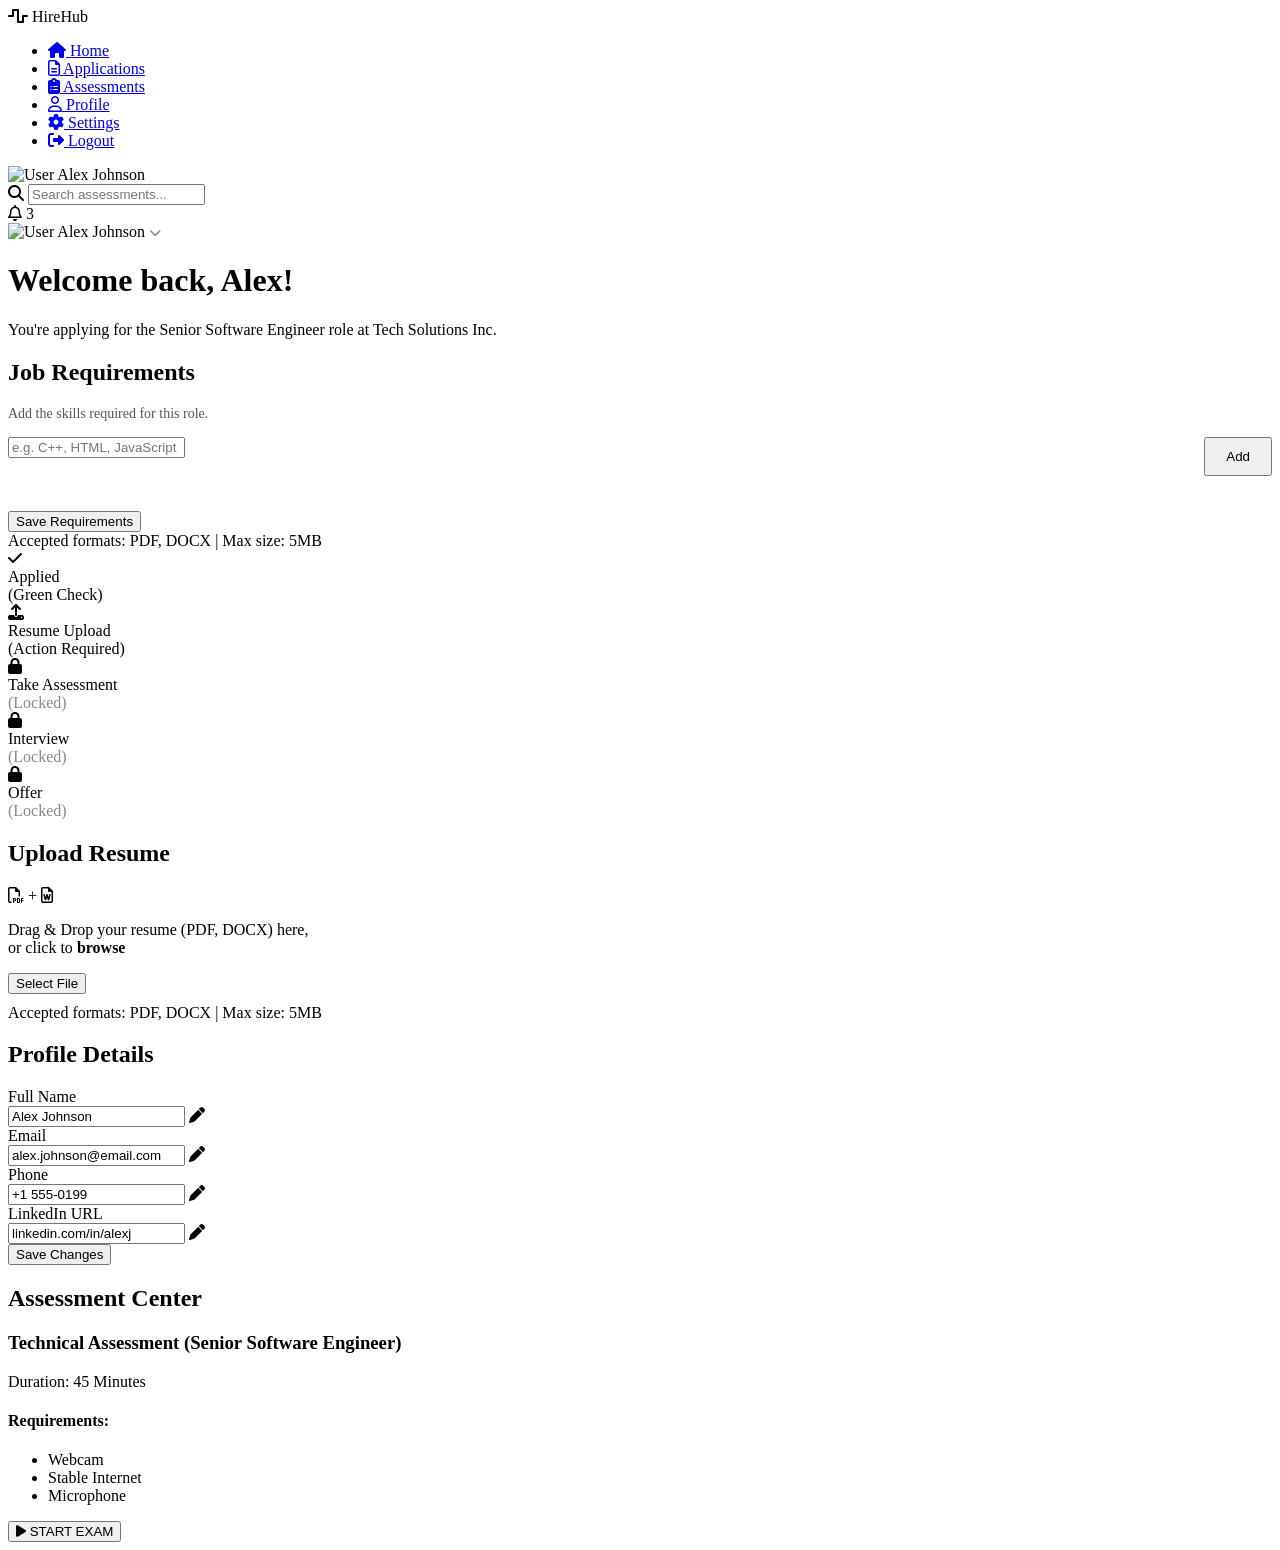
==== templates/index.html @ 268f5d43 "Revamp candidate dashboard layout and features Updated the candidate dashboard HTML structure and ad" ====
<!DOCTYPE html>
<html lang="en">

<head>
    <meta charset="UTF-8">
    <meta name="viewport" content="width=device-width, initial-scale=1.0">
    <title>HireHub Candidate Dashboard</title>
    <link href="https://fonts.googleapis.com/css2?family=Inter:wght@400;500;600;700&display=swap" rel="stylesheet">
    <link rel="stylesheet" href="https://cdnjs.cloudflare.com/ajax/libs/font-awesome/6.4.0/css/all.min.css">
    <link rel="stylesheet" href="static/style.css">

</head>

<body>

    <aside class="sidebar">
        <div class="sidebar-top">
            <div class="logo">
                <i class="fas fa-wave-square"></i> HireHub
            </div>
            <ul class="nav-links">
                <li><a href="#" class="active"><i class="fas fa-home"></i> Home</a></li>
                <li><a href="#"><i class="far fa-file-alt"></i> Applications</a></li>
                <li><a href="#"><i class="fas fa-clipboard-list"></i> Assessments</a></li>
                <li><a href="#"><i class="far fa-user"></i> Profile</a></li>
                <li><a href="#"><i class="fas fa-cog"></i> Settings</a></li>
                <li class="logout-link"><a href="#"><i class="fas fa-sign-out-alt"></i> Logout</a></li>
            </ul>
        </div>
        <div class="sidebar-bottom">
            <div class="user-profile-sm">
                <img src="https://ui-avatars.com/api/?name=Alex+Johnson&background=random" alt="User">
                <span>Alex Johnson</span>
            </div>
        </div>
    </aside>

    <main class="main-content">
        <header>
            <div class="search-bar">
                <i class="fas fa-search"></i>
                <input type="text" placeholder="Search assessments...">
            </div>
            <div class="header-right">
                <div class="notification">
                    <i class="far fa-bell"></i>
                    <span class="badge">3</span>
                </div>
                <div class="user-menu">
                    <img src="https://ui-avatars.com/api/?name=Alex+Johnson&background=random" alt="User">
                    <span>Alex Johnson</span>
                    <i class="fas fa-chevron-down" style="font-size: 12px; color: #888;"></i>
                </div>
            </div>
        </header>

        <div class="dashboard-container">
            <div class="welcome-section">
                <h1>Welcome back, Alex!</h1>
                <p>You're applying for the Senior Software Engineer role at Tech Solutions Inc.</p>
            </div>

            <div class="grid-container">

                <div class="card">
                    <h2 class="card-title">Job Requirements</h2>
                    <p style="font-size: 14px; color: #555; margin-bottom: 15px;">Add the skills required for this role.
                    </p>

                    <form method="POST" name="skills" enctype="multipart/form-data" action="/save-skills" id="skills-form">
                        <div class="form-group"
                            style="display: flex; gap: 10px; align-items: flex-start; margin-bottom: 15px;">
                            <div class="input-wrapper" style="flex: 1;">
                                <input type="text" id="skill-input" placeholder="e.g. C++, HTML, JavaScript">
                            </div>
                            <button type="button" class="btn-primary" id="add-skill-btn"
                                style="width: auto; padding: 10px 20px;">Add</button>
                        </div>

                        <div id="skills-container"
                            style="display: flex; flex-wrap: wrap; gap: 8px; margin-bottom: 20px;"></div>

                        <input type="hidden" name="required_skills" id="hidden-skills-input">

                        <div class="profile-actions">
                            <button type="submit" class="btn-save">Save Requirements</button>
                        </div>
                    </form>
                </div>
                <div class="card">
                    <div class="card">

                        <div id="file-display"
                            style="display:none; margin-top: 15px; text-align: center; color: #198754; font-weight: 500; font-size: 14px;">
                        </div>
                        <span class="upload-hint">Accepted formats: PDF, DOCX | Max size: 5MB</span>
                    </div>
                    <div class="timeline">
                        <div class="step completed">
                            <div class="step-icon"><i class="fas fa-check"></i></div>
                            <div class="step-title">Applied</div>
                            <div class="step-subtitle">(Green Check)</div>
                        </div>
                        <div class="step active">
                            <div class="step-icon"><i class="fas fa-upload"></i></div>
                            <div class="step-title">Resume Upload</div>
                            <div class="step-subtitle">(Action Required)</div>
                        </div>
                        <div class="step">
                            <div class="step-icon"><i class="fas fa-lock"></i></div>
                            <div class="step-title">Take Assessment</div>
                            <div class="step-subtitle" style="color:#888;">(Locked)</div>
                        </div>
                        <div class="step">
                            <div class="step-icon"><i class="fas fa-lock"></i></div>
                            <div class="step-title">Interview</div>
                            <div class="step-subtitle" style="color:#888;">(Locked)</div>
                        </div>
                        <div class="step">
                            <div class="step-icon"><i class="fas fa-lock"></i></div>
                            <div class="step-title">Offer</div>
                            <div class="step-subtitle" style="color:#888;">(Locked)</div>
                        </div>
                    </div>
                </div>

                <div class="card">
                    <h2 class="card-title">Upload Resume</h2>

                    <form method="POST" enctype="multipart/form-data">
                        <div class="upload-area" id="drop-zone">
                            <div class="upload-icons">
                                <i class="far fa-file-pdf"></i> + <i class="far fa-file-word"></i>
                            </div>
                            <p class="upload-text">Drag & Drop your resume (PDF, DOCX) here,<br>or click to
                                <strong>browse</strong>
                            </p>

                            <input type="file" name="pdf_file" id="file-input" accept=".pdf,.doc,.docx"
                                style="display: none;">

                            <button type="button" class="btn-primary" id="upload-btn"
                                style="margin-bottom: 10px;">Select File</button>

                            <input type="submit" class="btn-primary" id="submit-btn" value="Submit to Server"
                                style="background-color: #198754; display: none;">
                        </div>
                    </form>

                    <div id="file-display"
                        style="display:none; margin-top: 15px; text-align: center; color: #198754; font-weight: 500; font-size: 14px;">
                    </div>
                    <span class="upload-hint">Accepted formats: PDF, DOCX | Max size: 5MB</span>
                </div>

                <div class="card">
                    <h2 class="card-title">Profile Details</h2>
                    <div class="profile-form">
                        <div class="form-group">
                            <label>Full Name</label>
                            <div class="input-wrapper">
                                <input type="text" value="Alex Johnson">
                                <i class="fas fa-pen"></i>
                            </div>
                        </div>
                        <div class="form-group">
                            <label>Email</label>
                            <div class="input-wrapper">
                                <input type="email" value="alex.johnson@email.com">
                                <i class="fas fa-pen"></i>
                            </div>
                        </div>
                        <div class="form-group">
                            <label>Phone</label>
                            <div class="input-wrapper">
                                <input type="text" value="+1 555-0199">
                                <i class="fas fa-pen"></i>
                            </div>
                        </div>
                        <div class="form-group">
                            <label>LinkedIn URL</label>
                            <div class="input-wrapper">
                                <input type="text" value="linkedin.com/in/alexj">
                                <i class="fas fa-pen"></i>
                            </div>
                        </div>
                        <div class="profile-actions">
                            <button class="btn-save">Save Changes</button>
                        </div>
                    </div>
                </div>

                <div class="card">
                    <h2 class="card-title">Assessment Center</h2>
                    <h3 class="assessment-subtitle">Technical Assessment (Senior Software Engineer)</h3>
                    <p class="assessment-duration">Duration: 45 Minutes</p>

                    <h4 class="requirements-title">Requirements:</h4>
                    <ul class="requirements-list">
                        <li>Webcam</li>
                        <li>Stable Internet</li>
                        <li>Microphone</li>
                    </ul>

                    <div id="video-container" style="display: none; margin-bottom: 20px;">
                        <video id="webcam-feed" autoplay playsinline
                            style="width: 100%; border-radius: 8px; background-color: #000; border: 2px solid #eaeaea;"></video>
                    </div>

                    <button class="btn-start-exam" id="start-exam-btn">
                        <i class="fas fa-play"></i> START EXAM
                    </button>
                </div>
            </div>
        </div>
    </main>
    <script src="/static/js/script.js"></script>

</body>

</html>
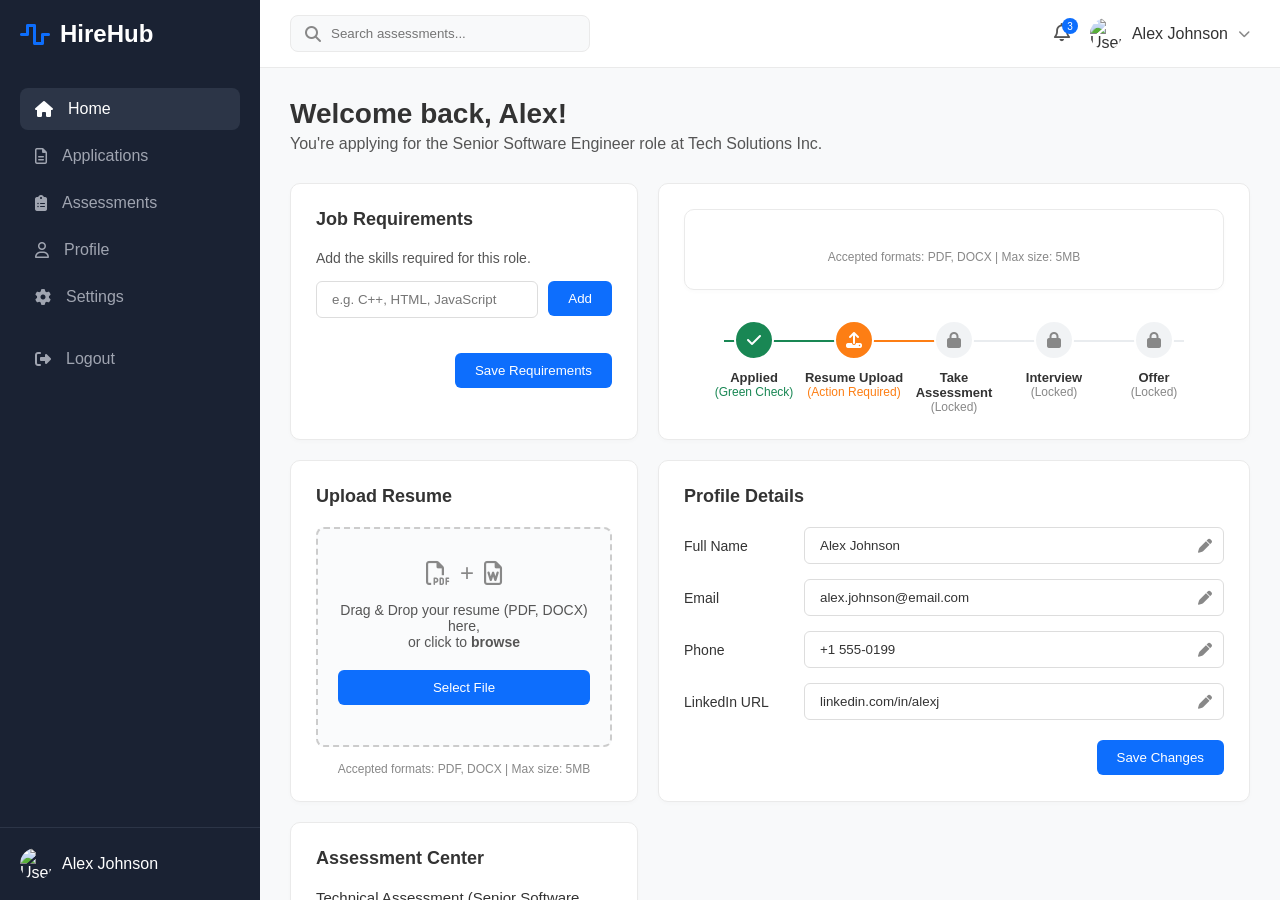
==== commit c7da641d: "exam interface and speech to text" ====
--- a/templates/index.html
+++ b/templates/index.html
@@ -1,4 +1,3 @@
-
 <!DOCTYPE html>
 <html lang="en">
 
@@ -8,7 +7,7 @@
     <title>HireHub Candidate Dashboard</title>
     <link href="https://fonts.googleapis.com/css2?family=Inter:wght@400;500;600;700&display=swap" rel="stylesheet">
     <link rel="stylesheet" href="https://cdnjs.cloudflare.com/ajax/libs/font-awesome/6.4.0/css/all.min.css">
-    <link rel="stylesheet" href="static/style.css">
+    <link rel="stylesheet" href="/static/style.css">
 
 </head>
 
@@ -68,7 +67,8 @@
                     <p style="font-size: 14px; color: #555; margin-bottom: 15px;">Add the skills required for this role.
                     </p>
 
-                    <form method="POST" name="skills" enctype="multipart/form-data" action="/save-skills" id="skills-form">
+                    <form method="POST" name="skills" enctype="multipart/form-data" action="/save-skills"
+                        id="skills-form">
                         <div class="form-group"
                             style="display: flex; gap: 10px; align-items: flex-start; margin-bottom: 15px;">
                             <div class="input-wrapper" style="flex: 1;">
@@ -203,20 +203,16 @@
                         <li>Microphone</li>
                     </ul>
 
-                    <div id="video-container" style="display: none; margin-bottom: 20px;">
-                        <video id="webcam-feed" autoplay playsinline
-                            style="width: 100%; border-radius: 8px; background-color: #000; border: 2px solid #eaeaea;"></video>
-                    </div>
-
-                    <button class="btn-start-exam" id="start-exam-btn">
-                        <i class="fas fa-play"></i> START EXAM
-                    </button>
-                </div>
-            </div>
-        </div>
+                    <a href="exam.html" style="text-decoration: none;">
+                        <button type="button" class="btn-start-exam">
+                            <i class="fas fa-play"></i> START EXAM
+                        </button>
+                    </a>
+                </div>
+            </div>
     </main>
     <script src="/static/js/script.js"></script>
 
 </body>
 
-</html>
+</html>
--- a/static/style.css
+++ b/static/style.css
@@ -0,0 +1,437 @@
+* {
+    margin: 0;
+    padding: 0;
+    box-sizing: border-box;
+    font-family: 'Inter', sans-serif;
+}
+
+body {
+    display: flex;
+    height: 100vh;
+    background-color: #f8f9fa;
+    color: #333;
+}
+
+/* Sidebar Styles */
+.sidebar {
+    width: 260px;
+    background-color: #1a2233;
+    color: #fff;
+    display: flex;
+    flex-direction: column;
+    justify-content: space-between;
+}
+
+.sidebar-top {
+    padding: 20px;
+}
+
+.logo {
+    font-size: 24px;
+    font-weight: 700;
+    display: flex;
+    align-items: center;
+    gap: 10px;
+    margin-bottom: 40px;
+    color: #fff;
+}
+
+.logo i {
+    color: #0d6efd;
+}
+
+.nav-links {
+    list-style: none;
+}
+
+.nav-links li {
+    margin-bottom: 5px;
+}
+
+.nav-links a {
+    display: flex;
+    align-items: center;
+    gap: 15px;
+    color: #a0a5b1;
+    text-decoration: none;
+    padding: 12px 15px;
+    border-radius: 8px;
+    font-weight: 500;
+    transition: 0.2s;
+}
+
+.nav-links a:hover,
+.nav-links a.active {
+    background-color: #2c3547;
+    color: #fff;
+}
+
+.logout-link {
+    margin-top: 20px;
+}
+
+.sidebar-bottom {
+    padding: 20px;
+    border-top: 1px solid #2c3547;
+}
+
+.user-profile-sm {
+    display: flex;
+    align-items: center;
+    gap: 10px;
+    cursor: pointer;
+}
+
+.user-profile-sm img {
+    width: 32px;
+    height: 32px;
+    border-radius: 50%;
+}
+
+/* Main Content Styles */
+.main-content {
+    flex: 1;
+    display: flex;
+    flex-direction: column;
+    overflow-y: auto;
+}
+
+/* Header Styles */
+header {
+    background-color: #fff;
+    padding: 15px 30px;
+    display: flex;
+    justify-content: space-between;
+    align-items: center;
+    border-bottom: 1px solid #eaeaea;
+}
+
+.search-bar {
+    position: relative;
+    width: 300px;
+}
+
+.search-bar i {
+    position: absolute;
+    left: 15px;
+    top: 50%;
+    transform: translateY(-50%);
+    color: #888;
+}
+
+.search-bar input {
+    width: 100%;
+    padding: 10px 10px 10px 40px;
+    border: 1px solid #eaeaea;
+    border-radius: 8px;
+    outline: none;
+    background-color: #f8f9fa;
+}
+
+.header-right {
+    display: flex;
+    align-items: center;
+    gap: 20px;
+}
+
+.notification {
+    position: relative;
+    color: #555;
+    font-size: 18px;
+    cursor: pointer;
+}
+
+.badge {
+    position: absolute;
+    top: -5px;
+    right: -8px;
+    background-color: #0d6efd;
+    color: #fff;
+    font-size: 10px;
+    width: 16px;
+    height: 16px;
+    display: flex;
+    align-items: center;
+    justify-content: center;
+    border-radius: 50%;
+}
+
+.user-menu {
+    display: flex;
+    align-items: center;
+    gap: 10px;
+    font-weight: 500;
+    cursor: pointer;
+}
+
+.user-menu img {
+    width: 32px;
+    height: 32px;
+    border-radius: 50%;
+}
+
+/* Dashboard Content */
+.dashboard-container {
+    padding: 30px;
+    max-width: 1200px;
+}
+
+.welcome-section {
+    margin-bottom: 30px;
+}
+
+.welcome-section h1 {
+    font-size: 28px;
+    margin-bottom: 5px;
+}
+
+.welcome-section p {
+    color: #555;
+}
+
+/* Grid Layout for Cards */
+.grid-container {
+    display: grid;
+    grid-template-columns: 1.5fr 1fr;
+    gap: 20px;
+}
+
+.card {
+    background-color: #fff;
+    border-radius: 10px;
+    padding: 25px;
+    border: 1px solid #eaeaea;
+    box-shadow: 0 2px 4px rgba(0, 0, 0, 0.02);
+}
+
+.card-title {
+    font-size: 18px;
+    font-weight: 600;
+    margin-bottom: 20px;
+}
+
+/* Application Status Timeline */
+.timeline {
+    display: flex;
+    justify-content: space-between;
+    position: relative;
+    margin-top: 30px;
+    padding: 0 20px;
+}
+
+.timeline::before {
+    content: '';
+    position: absolute;
+    top: 20px;
+    left: 40px;
+    right: 40px;
+    height: 2px;
+    background: linear-gradient(to right, #198754 0%, #198754 25%, #fd7e14 25%, #fd7e14 50%, #e9ecef 50%, #e9ecef 100%);
+    z-index: 1;
+}
+
+.step {
+    display: flex;
+    flex-direction: column;
+    align-items: center;
+    z-index: 2;
+    width: 100px;
+    text-align: center;
+}
+
+.step-icon {
+    width: 40px;
+    height: 40px;
+    border-radius: 50%;
+    display: flex;
+    align-items: center;
+    justify-content: center;
+    background-color: #f1f3f5;
+    color: #888;
+    margin-bottom: 10px;
+    font-size: 16px;
+    border: 2px solid #fff;
+}
+
+.step.completed .step-icon {
+    background-color: #198754;
+    color: #fff;
+}
+
+.step.active .step-icon {
+    background-color: #fd7e14;
+    color: #fff;
+}
+
+.step-title {
+    font-size: 13px;
+    font-weight: 600;
+    color: #333;
+}
+
+.step-subtitle {
+    font-size: 12px;
+}
+
+.step.completed .step-subtitle {
+    color: #198754;
+}
+
+.step.active .step-subtitle {
+    color: #fd7e14;
+}
+
+/* Upload Resume Area */
+.upload-area {
+    border: 2px dashed #ccc;
+    border-radius: 8px;
+    padding: 30px 20px;
+    text-align: center;
+    background-color: #fafbfc;
+}
+
+.upload-icons {
+    font-size: 24px;
+    color: #888;
+    margin-bottom: 15px;
+    display: flex;
+    justify-content: center;
+    align-items: center;
+    gap: 10px;
+}
+
+.upload-text {
+    font-size: 14px;
+    color: #555;
+    margin-bottom: 20px;
+}
+
+.btn-primary {
+    background-color: #0d6efd;
+    color: #fff;
+    border: none;
+    padding: 10px 20px;
+    border-radius: 6px;
+    font-weight: 500;
+    cursor: pointer;
+    width: 100%;
+    transition: 0.2s;
+}
+
+.btn-primary:hover {
+    background-color: #0b5ed7;
+}
+
+.upload-hint {
+    font-size: 12px;
+    color: #888;
+    margin-top: 15px;
+    text-align: center;
+    display: block;
+}
+
+/* Profile Form */
+.form-group {
+    display: grid;
+    grid-template-columns: 120px 1fr;
+    align-items: center;
+    margin-bottom: 15px;
+}
+
+.form-group label {
+    font-size: 14px;
+    color: #333;
+    font-weight: 500;
+}
+
+.input-wrapper {
+    position: relative;
+}
+
+.input-wrapper input {
+    width: 100%;
+    padding: 10px 35px 10px 15px;
+    border: 1px solid #ddd;
+    border-radius: 6px;
+    outline: none;
+    color: #333;
+}
+
+.input-wrapper i {
+    position: absolute;
+    right: 12px;
+    top: 50%;
+    transform: translateY(-50%);
+    color: #888;
+    cursor: pointer;
+    font-size: 14px;
+}
+
+.profile-actions {
+    display: flex;
+    justify-content: flex-end;
+    margin-top: 20px;
+}
+
+.btn-save {
+    background-color: #0d6efd;
+    color: #fff;
+    border: none;
+    padding: 10px 20px;
+    border-radius: 6px;
+    font-weight: 500;
+    cursor: pointer;
+}
+
+/* Assessment Card */
+.assessment-subtitle {
+    font-size: 15px;
+    font-weight: 500;
+    margin-bottom: 5px;
+}
+
+.assessment-duration {
+    font-size: 14px;
+    color: #555;
+    margin-bottom: 20px;
+}
+
+.requirements-title {
+    font-size: 14px;
+    font-weight: 600;
+    margin-bottom: 10px;
+}
+
+.requirements-list {
+    list-style: disc;
+    padding-left: 20px;
+    margin-bottom: 25px;
+    font-size: 14px;
+    color: #333;
+}
+
+.requirements-list li {
+    margin-bottom: 5px;
+}
+
+.btn-start-exam {
+    background-color: #0d6efd;
+    color: #fff;
+    border: none;
+    padding: 15px;
+    border-radius: 6px;
+    font-size: 16px;
+    font-weight: 600;
+    width: 100%;
+    cursor: pointer;
+    display: flex;
+    justify-content: center;
+    align-items: center;
+    gap: 10px;
+}
+
+.upload-area.dragover {
+    background-color: #e2e8f0;
+    border-color: #0d6efd;
+    transition: all 0.2s ease;
+}
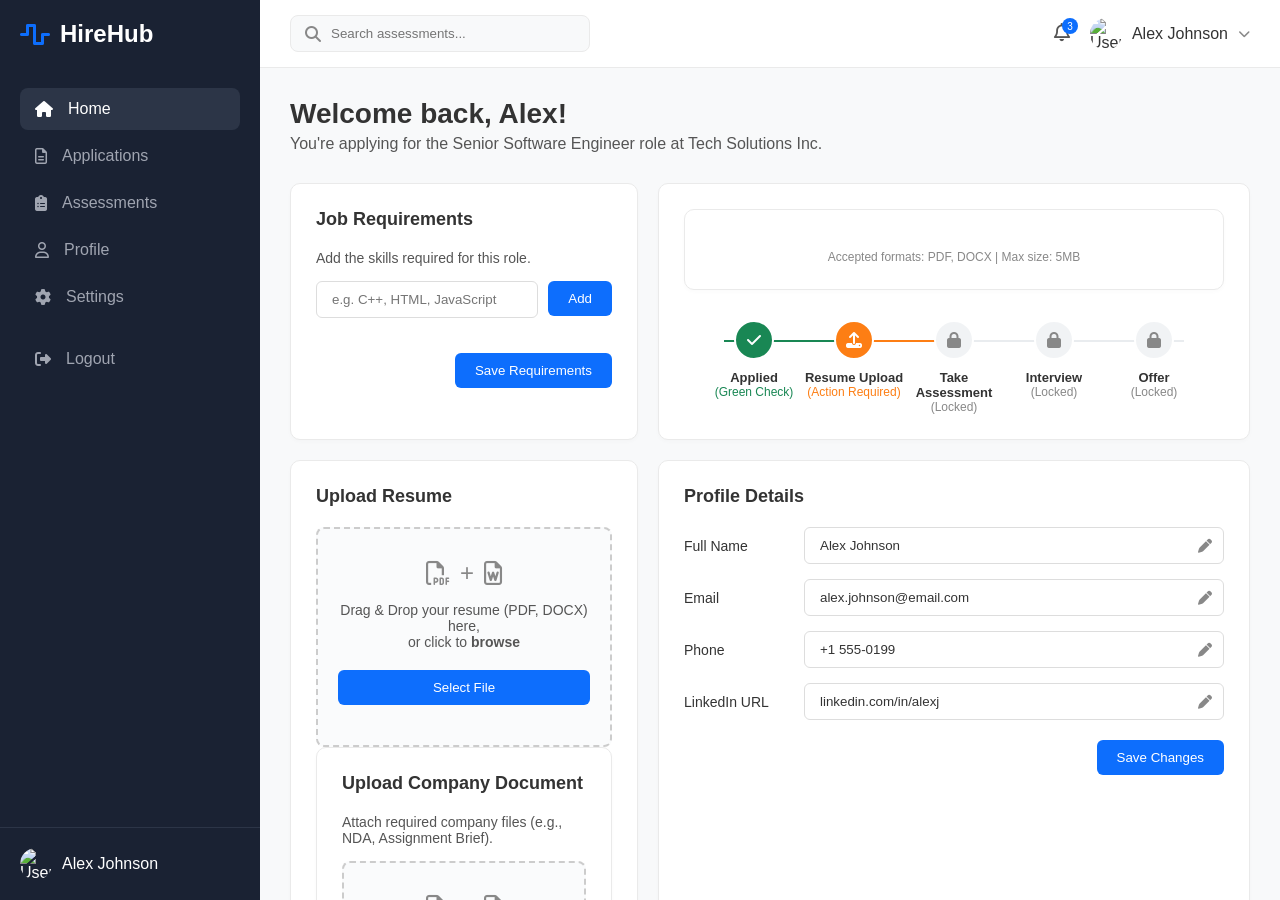
==== commit f3cd3d68: "added company document inputer" ====
--- a/templates/index.html
+++ b/templates/index.html
@@ -148,6 +148,36 @@
                         </div>
                     </form>
 
+                    <div class="card">
+                        <h2 class="card-title">Upload Company Document</h2>
+                        <p style="font-size: 14px; color: #555; margin-bottom: 15px;">Attach required company files
+                            (e.g., NDA, Assignment Brief).</p>
+
+                        <form method="POST" enctype="multipart/form-data" action="/upload-company-doc">
+                            <div class="upload-area" id="company-drop-zone">
+                                <div class="upload-icons">
+                                    <i class="far fa-file-pdf"></i> + <i class="far fa-file-word"></i>
+                                </div>
+                                <p class="upload-text">Drag & Drop document here,<br>or click to <strong>browse</strong>
+                                </p>
+
+                                <input type="file" name="company_doc" id="company-file-input" accept=".pdf,.doc,.docx"
+                                    style="display: none;">
+
+                                <button type="button" class="btn-primary" id="company-upload-btn"
+                                    style="margin-bottom: 10px;">Select Document</button>
+
+                                <input type="submit" class="btn-primary" id="company-submit-btn" value="Submit Document"
+                                    style="background-color: #198754; display: none;">
+                            </div>
+                        </form>
+
+                        <div id="company-file-display"
+                            style="display:none; margin-top: 15px; text-align: center; color: #198754; font-weight: 500; font-size: 14px;">
+                        </div>
+                        <span class="upload-hint">Accepted formats: PDF, DOCX | Max size: 5MB</span>
+                    </div>
+
                     <div id="file-display"
                         style="display:none; margin-top: 15px; text-align: center; color: #198754; font-weight: 500; font-size: 14px;">
                     </div>
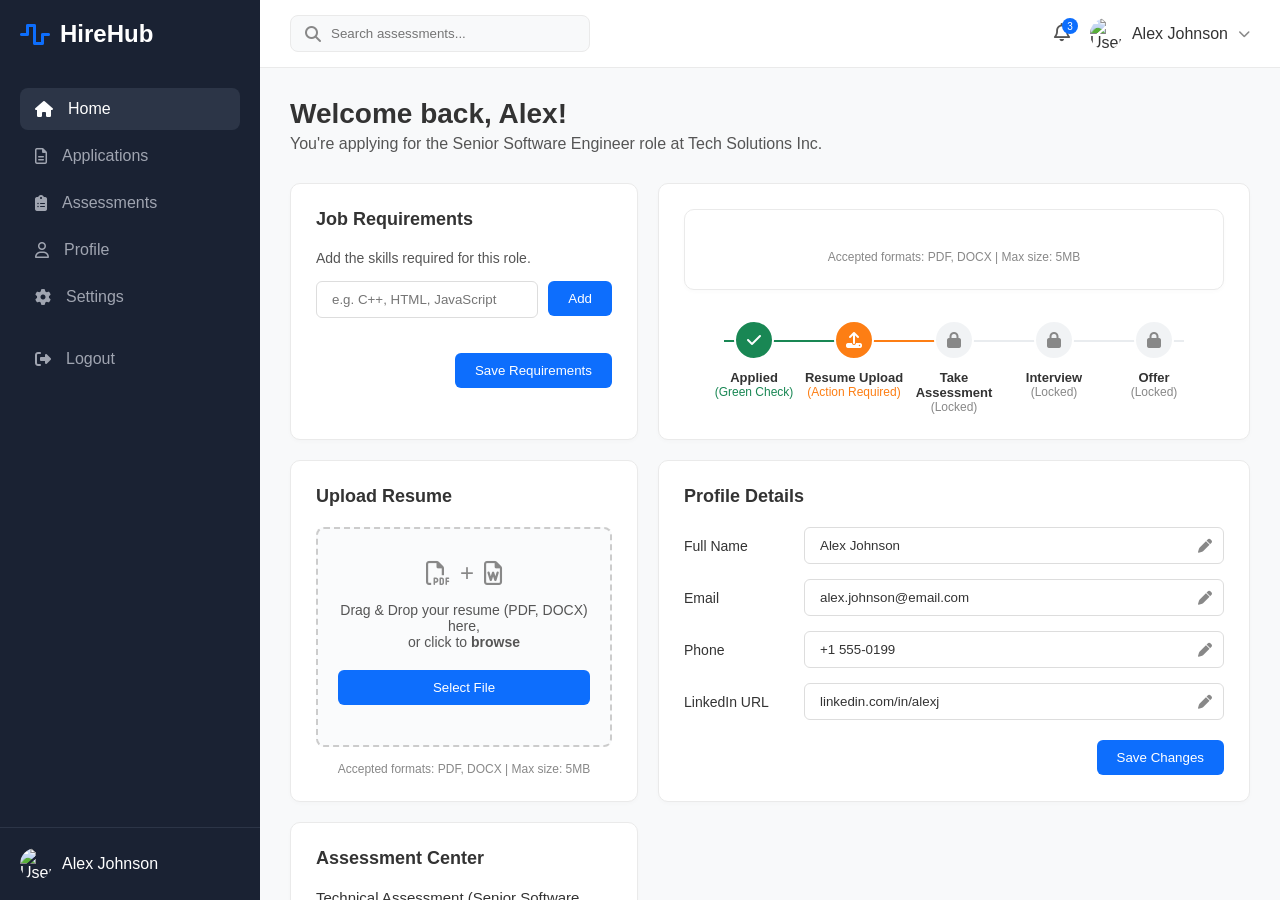
==== commit bf50f866: "Fix HTML structure and formatting issues" ====
--- a/templates/index.html
+++ b/templates/index.html
@@ -148,36 +148,6 @@
                         </div>
                     </form>
 
-                    <div class="card">
-                        <h2 class="card-title">Upload Company Document</h2>
-                        <p style="font-size: 14px; color: #555; margin-bottom: 15px;">Attach required company files
-                            (e.g., NDA, Assignment Brief).</p>
-
-                        <form method="POST" enctype="multipart/form-data" action="/upload-company-doc">
-                            <div class="upload-area" id="company-drop-zone">
-                                <div class="upload-icons">
-                                    <i class="far fa-file-pdf"></i> + <i class="far fa-file-word"></i>
-                                </div>
-                                <p class="upload-text">Drag & Drop document here,<br>or click to <strong>browse</strong>
-                                </p>
-
-                                <input type="file" name="company_doc" id="company-file-input" accept=".pdf,.doc,.docx"
-                                    style="display: none;">
-
-                                <button type="button" class="btn-primary" id="company-upload-btn"
-                                    style="margin-bottom: 10px;">Select Document</button>
-
-                                <input type="submit" class="btn-primary" id="company-submit-btn" value="Submit Document"
-                                    style="background-color: #198754; display: none;">
-                            </div>
-                        </form>
-
-                        <div id="company-file-display"
-                            style="display:none; margin-top: 15px; text-align: center; color: #198754; font-weight: 500; font-size: 14px;">
-                        </div>
-                        <span class="upload-hint">Accepted formats: PDF, DOCX | Max size: 5MB</span>
-                    </div>
-
                     <div id="file-display"
                         style="display:none; margin-top: 15px; text-align: center; color: #198754; font-weight: 500; font-size: 14px;">
                     </div>
@@ -233,16 +203,17 @@
                         <li>Microphone</li>
                     </ul>
 
-                    <a href="exam.html" style="text-decoration: none;">
+                    <a href="/exam" style="text-decoration: none;">
                         <button type="button" class="btn-start-exam">
                             <i class="fas fa-play"></i> START EXAM
                         </button>
                     </a>
                 </div>
             </div>
+        </div>
     </main>
     <script src="/static/js/script.js"></script>
 
 </body>
 
-</html>+</html>
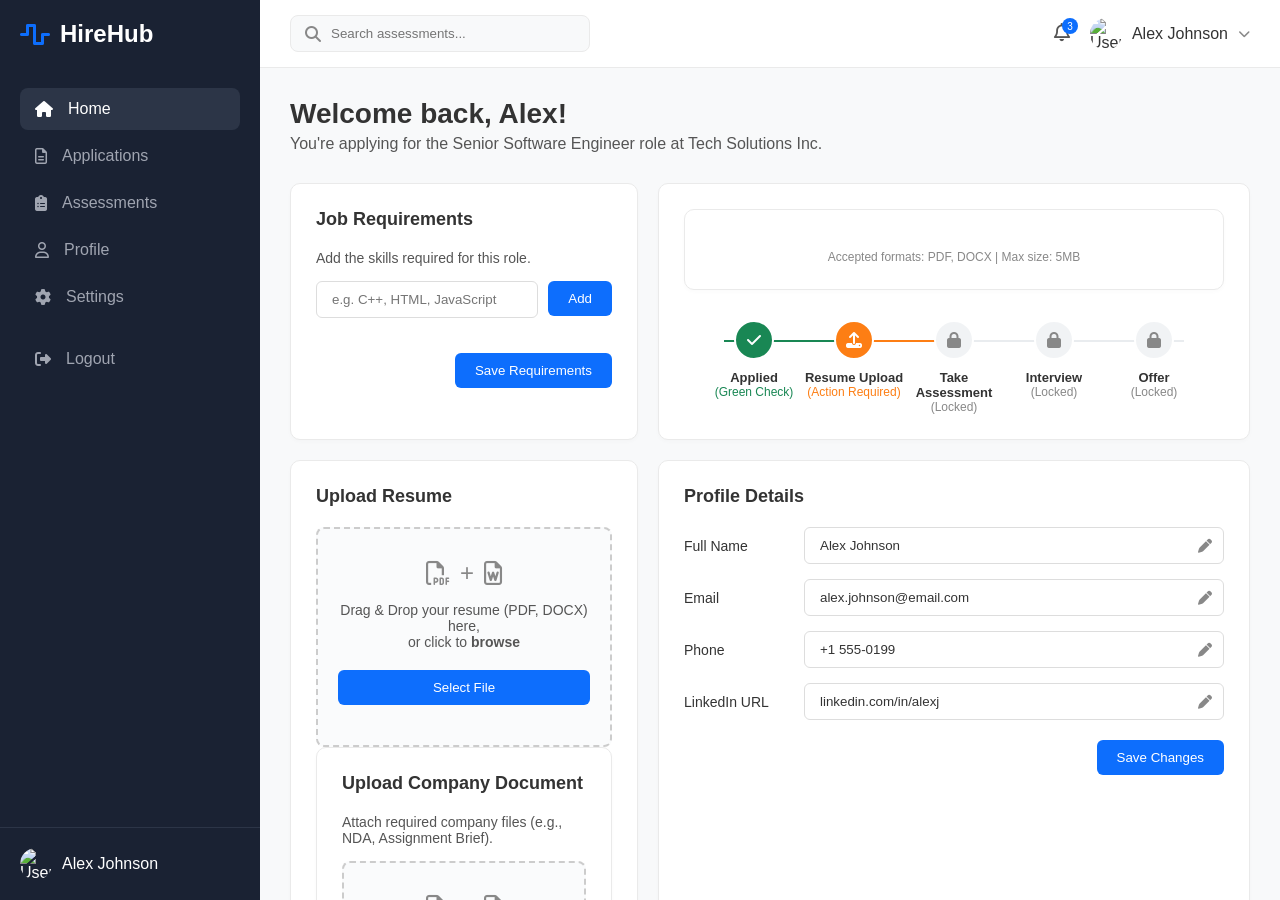
==== commit 6f591a22: "Refactor index.html for improved structure and content" ====
--- a/templates/index.html
+++ b/templates/index.html
@@ -148,6 +148,36 @@
                         </div>
                     </form>
 
+                    <div class="card">
+                        <h2 class="card-title">Upload Company Document</h2>
+                        <p style="font-size: 14px; color: #555; margin-bottom: 15px;">Attach required company files
+                            (e.g., NDA, Assignment Brief).</p>
+
+                        <form method="POST" enctype="multipart/form-data" action="/upload-company-doc">
+                            <div class="upload-area" id="company-drop-zone">
+                                <div class="upload-icons">
+                                    <i class="far fa-file-pdf"></i> + <i class="far fa-file-word"></i>
+                                </div>
+                                <p class="upload-text">Drag & Drop document here,<br>or click to <strong>browse</strong>
+                                </p>
+
+                                <input type="file" name="pdf_file" id="company-file-input" accept=".pdf,.doc,.docx"
+                                    style="display: none;">
+
+                                <button type="button" class="btn-primary" id="company-upload-btn"
+                                    style="margin-bottom: 10px;">Select Document</button>
+
+                                <input type="submit" class="btn-primary" id="company-submit-btn" value="Submit Document"
+                                    style="background-color: #198754; display: none;">
+                            </div>
+                        </form>
+
+                        <div id="company-file-display"
+                            style="display:none; margin-top: 15px; text-align: center; color: #198754; font-weight: 500; font-size: 14px;">
+                        </div>
+                        <span class="upload-hint">Accepted formats: PDF, DOCX | Max size: 5MB</span>
+                    </div>
+
                     <div id="file-display"
                         style="display:none; margin-top: 15px; text-align: center; color: #198754; font-weight: 500; font-size: 14px;">
                     </div>
@@ -209,8 +239,7 @@
                         </button>
                     </a>
                 </div>
-            </div>
-        </div>
+            </div></div>
     </main>
     <script src="/static/js/script.js"></script>
 
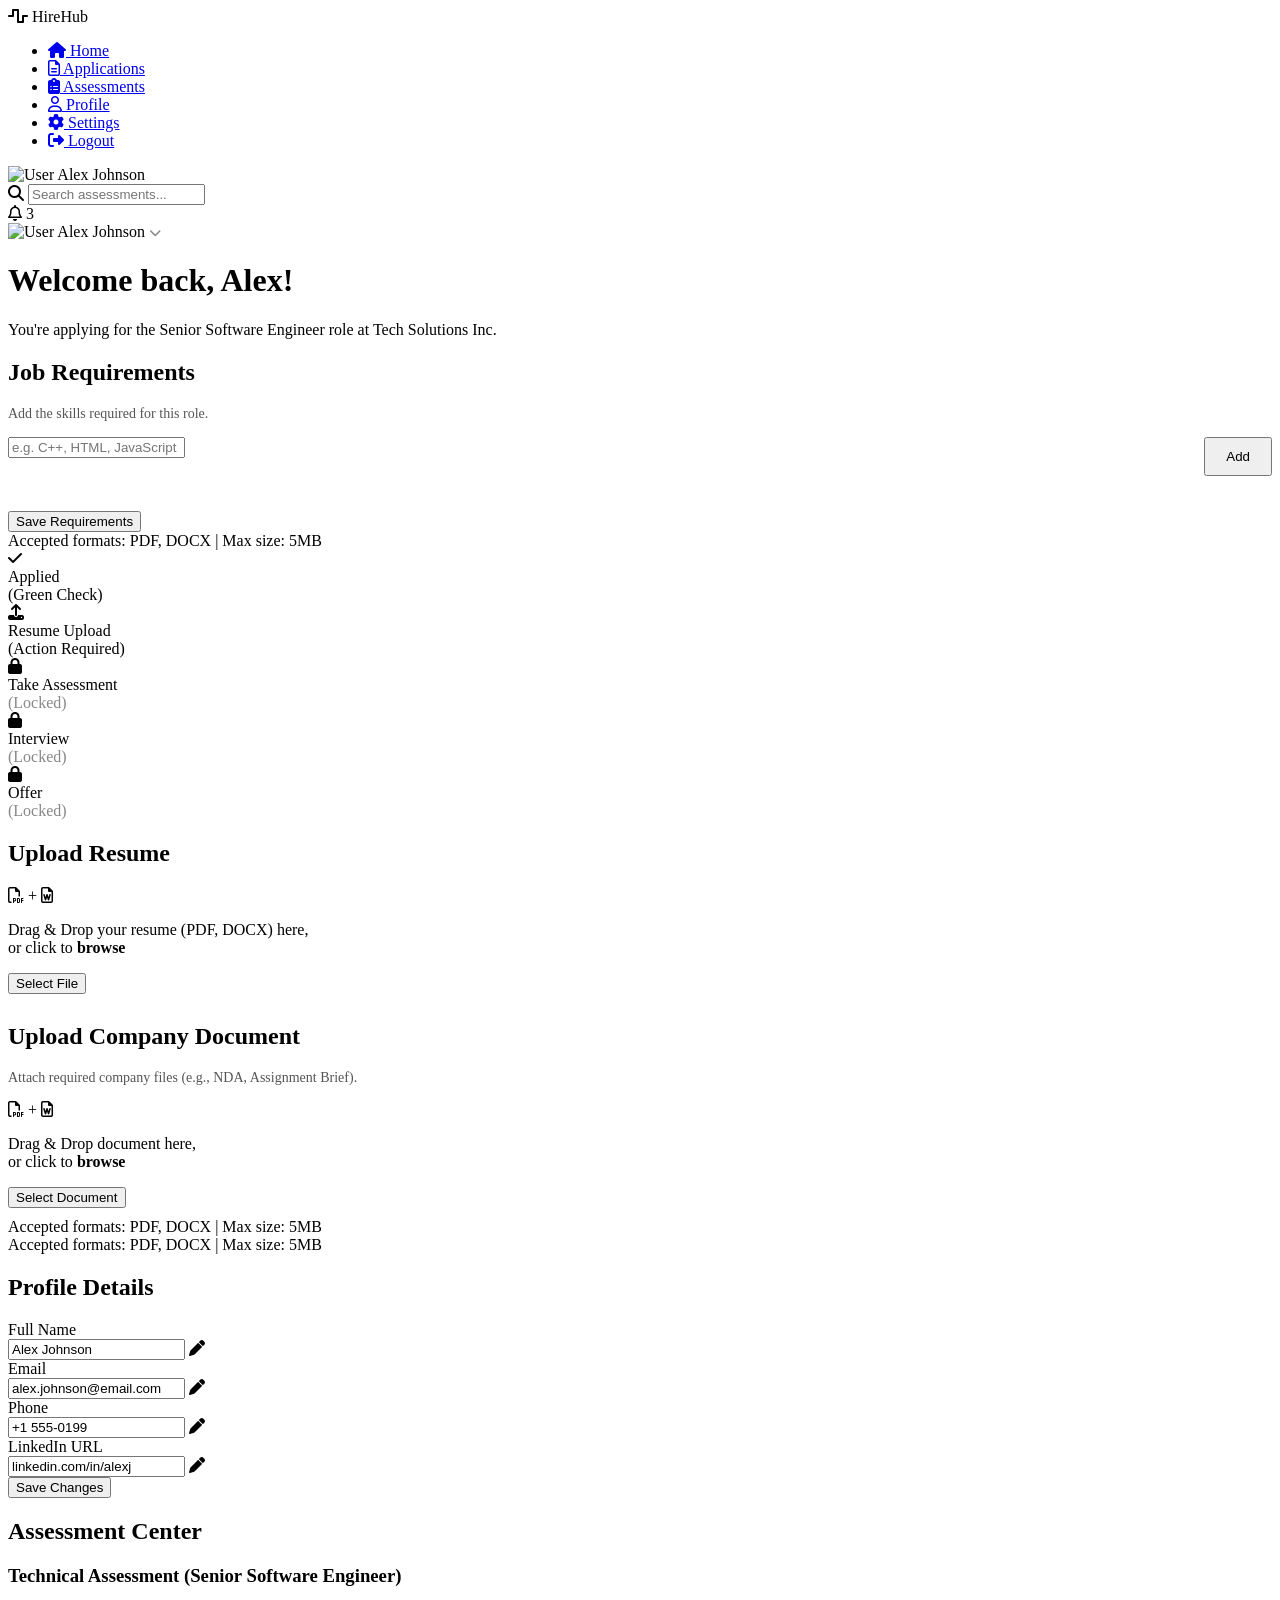
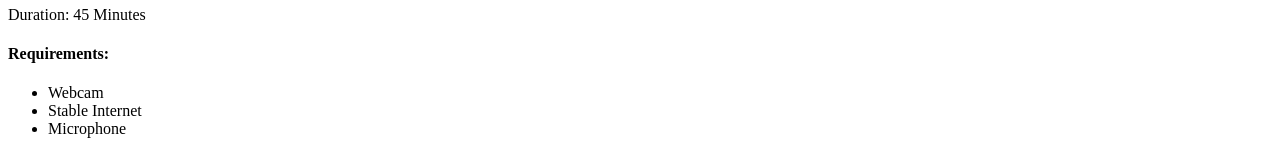
==== commit b226f8df: "added index.html" ====
--- a/templates/index.html
+++ b/templates/index.html
@@ -1,248 +1,248 @@
-<!DOCTYPE html>
-<html lang="en">
-
-<head>
-    <meta charset="UTF-8">
-    <meta name="viewport" content="width=device-width, initial-scale=1.0">
-    <title>HireHub Candidate Dashboard</title>
-    <link href="https://fonts.googleapis.com/css2?family=Inter:wght@400;500;600;700&display=swap" rel="stylesheet">
-    <link rel="stylesheet" href="https://cdnjs.cloudflare.com/ajax/libs/font-awesome/6.4.0/css/all.min.css">
-    <link rel="stylesheet" href="/static/style.css">
-
-</head>
-
-<body>
-
-    <aside class="sidebar">
-        <div class="sidebar-top">
-            <div class="logo">
-                <i class="fas fa-wave-square"></i> HireHub
-            </div>
-            <ul class="nav-links">
-                <li><a href="#" class="active"><i class="fas fa-home"></i> Home</a></li>
-                <li><a href="#"><i class="far fa-file-alt"></i> Applications</a></li>
-                <li><a href="#"><i class="fas fa-clipboard-list"></i> Assessments</a></li>
-                <li><a href="#"><i class="far fa-user"></i> Profile</a></li>
-                <li><a href="#"><i class="fas fa-cog"></i> Settings</a></li>
-                <li class="logout-link"><a href="#"><i class="fas fa-sign-out-alt"></i> Logout</a></li>
-            </ul>
-        </div>
-        <div class="sidebar-bottom">
-            <div class="user-profile-sm">
-                <img src="https://ui-avatars.com/api/?name=Alex+Johnson&background=random" alt="User">
-                <span>Alex Johnson</span>
-            </div>
-        </div>
-    </aside>
-
-    <main class="main-content">
-        <header>
-            <div class="search-bar">
-                <i class="fas fa-search"></i>
-                <input type="text" placeholder="Search assessments...">
-            </div>
-            <div class="header-right">
-                <div class="notification">
-                    <i class="far fa-bell"></i>
-                    <span class="badge">3</span>
-                </div>
-                <div class="user-menu">
-                    <img src="https://ui-avatars.com/api/?name=Alex+Johnson&background=random" alt="User">
-                    <span>Alex Johnson</span>
-                    <i class="fas fa-chevron-down" style="font-size: 12px; color: #888;"></i>
-                </div>
-            </div>
-        </header>
-
-        <div class="dashboard-container">
-            <div class="welcome-section">
-                <h1>Welcome back, Alex!</h1>
-                <p>You're applying for the Senior Software Engineer role at Tech Solutions Inc.</p>
-            </div>
-
-            <div class="grid-container">
-
-                <div class="card">
-                    <h2 class="card-title">Job Requirements</h2>
-                    <p style="font-size: 14px; color: #555; margin-bottom: 15px;">Add the skills required for this role.
-                    </p>
-
-                    <form method="POST" name="skills" enctype="multipart/form-data" action="/save-skills"
-                        id="skills-form">
-                        <div class="form-group"
-                            style="display: flex; gap: 10px; align-items: flex-start; margin-bottom: 15px;">
-                            <div class="input-wrapper" style="flex: 1;">
-                                <input type="text" id="skill-input" placeholder="e.g. C++, HTML, JavaScript">
-                            </div>
-                            <button type="button" class="btn-primary" id="add-skill-btn"
-                                style="width: auto; padding: 10px 20px;">Add</button>
-                        </div>
-
-                        <div id="skills-container"
-                            style="display: flex; flex-wrap: wrap; gap: 8px; margin-bottom: 20px;"></div>
-
-                        <input type="hidden" name="required_skills" id="hidden-skills-input">
-
-                        <div class="profile-actions">
-                            <button type="submit" class="btn-save">Save Requirements</button>
-                        </div>
-                    </form>
-                </div>
-                <div class="card">
-                    <div class="card">
-
-                        <div id="file-display"
-                            style="display:none; margin-top: 15px; text-align: center; color: #198754; font-weight: 500; font-size: 14px;">
-                        </div>
-                        <span class="upload-hint">Accepted formats: PDF, DOCX | Max size: 5MB</span>
-                    </div>
-                    <div class="timeline">
-                        <div class="step completed">
-                            <div class="step-icon"><i class="fas fa-check"></i></div>
-                            <div class="step-title">Applied</div>
-                            <div class="step-subtitle">(Green Check)</div>
-                        </div>
-                        <div class="step active">
-                            <div class="step-icon"><i class="fas fa-upload"></i></div>
-                            <div class="step-title">Resume Upload</div>
-                            <div class="step-subtitle">(Action Required)</div>
-                        </div>
-                        <div class="step">
-                            <div class="step-icon"><i class="fas fa-lock"></i></div>
-                            <div class="step-title">Take Assessment</div>
-                            <div class="step-subtitle" style="color:#888;">(Locked)</div>
-                        </div>
-                        <div class="step">
-                            <div class="step-icon"><i class="fas fa-lock"></i></div>
-                            <div class="step-title">Interview</div>
-                            <div class="step-subtitle" style="color:#888;">(Locked)</div>
-                        </div>
-                        <div class="step">
-                            <div class="step-icon"><i class="fas fa-lock"></i></div>
-                            <div class="step-title">Offer</div>
-                            <div class="step-subtitle" style="color:#888;">(Locked)</div>
-                        </div>
-                    </div>
-                </div>
-
-                <div class="card">
-                    <h2 class="card-title">Upload Resume</h2>
-
-                    <form method="POST" enctype="multipart/form-data">
-                        <div class="upload-area" id="drop-zone">
-                            <div class="upload-icons">
-                                <i class="far fa-file-pdf"></i> + <i class="far fa-file-word"></i>
-                            </div>
-                            <p class="upload-text">Drag & Drop your resume (PDF, DOCX) here,<br>or click to
-                                <strong>browse</strong>
-                            </p>
-
-                            <input type="file" name="pdf_file" id="file-input" accept=".pdf,.doc,.docx"
-                                style="display: none;">
-
-                            <button type="button" class="btn-primary" id="upload-btn"
-                                style="margin-bottom: 10px;">Select File</button>
-
-                            <input type="submit" class="btn-primary" id="submit-btn" value="Submit to Server"
-                                style="background-color: #198754; display: none;">
-                        </div>
-                    </form>
-
-                    <div class="card">
-                        <h2 class="card-title">Upload Company Document</h2>
-                        <p style="font-size: 14px; color: #555; margin-bottom: 15px;">Attach required company files
-                            (e.g., NDA, Assignment Brief).</p>
-
-                        <form method="POST" enctype="multipart/form-data" action="/upload-company-doc">
-                            <div class="upload-area" id="company-drop-zone">
-                                <div class="upload-icons">
-                                    <i class="far fa-file-pdf"></i> + <i class="far fa-file-word"></i>
-                                </div>
-                                <p class="upload-text">Drag & Drop document here,<br>or click to <strong>browse</strong>
-                                </p>
-
-                                <input type="file" name="pdf_file" id="company-file-input" accept=".pdf,.doc,.docx"
-                                    style="display: none;">
-
-                                <button type="button" class="btn-primary" id="company-upload-btn"
-                                    style="margin-bottom: 10px;">Select Document</button>
-
-                                <input type="submit" class="btn-primary" id="company-submit-btn" value="Submit Document"
-                                    style="background-color: #198754; display: none;">
-                            </div>
-                        </form>
-
-                        <div id="company-file-display"
-                            style="display:none; margin-top: 15px; text-align: center; color: #198754; font-weight: 500; font-size: 14px;">
-                        </div>
-                        <span class="upload-hint">Accepted formats: PDF, DOCX | Max size: 5MB</span>
-                    </div>
-
-                    <div id="file-display"
-                        style="display:none; margin-top: 15px; text-align: center; color: #198754; font-weight: 500; font-size: 14px;">
-                    </div>
-                    <span class="upload-hint">Accepted formats: PDF, DOCX | Max size: 5MB</span>
-                </div>
-
-                <div class="card">
-                    <h2 class="card-title">Profile Details</h2>
-                    <div class="profile-form">
-                        <div class="form-group">
-                            <label>Full Name</label>
-                            <div class="input-wrapper">
-                                <input type="text" value="Alex Johnson">
-                                <i class="fas fa-pen"></i>
-                            </div>
-                        </div>
-                        <div class="form-group">
-                            <label>Email</label>
-                            <div class="input-wrapper">
-                                <input type="email" value="alex.johnson@email.com">
-                                <i class="fas fa-pen"></i>
-                            </div>
-                        </div>
-                        <div class="form-group">
-                            <label>Phone</label>
-                            <div class="input-wrapper">
-                                <input type="text" value="+1 555-0199">
-                                <i class="fas fa-pen"></i>
-                            </div>
-                        </div>
-                        <div class="form-group">
-                            <label>LinkedIn URL</label>
-                            <div class="input-wrapper">
-                                <input type="text" value="linkedin.com/in/alexj">
-                                <i class="fas fa-pen"></i>
-                            </div>
-                        </div>
-                        <div class="profile-actions">
-                            <button class="btn-save">Save Changes</button>
-                        </div>
-                    </div>
-                </div>
-
-                <div class="card">
-                    <h2 class="card-title">Assessment Center</h2>
-                    <h3 class="assessment-subtitle">Technical Assessment (Senior Software Engineer)</h3>
-                    <p class="assessment-duration">Duration: 45 Minutes</p>
-
-                    <h4 class="requirements-title">Requirements:</h4>
-                    <ul class="requirements-list">
-                        <li>Webcam</li>
-                        <li>Stable Internet</li>
-                        <li>Microphone</li>
-                    </ul>
-
-                    <a href="/exam" style="text-decoration: none;">
-                        <button type="button" class="btn-start-exam">
-                            <i class="fas fa-play"></i> START EXAM
-                        </button>
-                    </a>
-                </div>
-            </div></div>
-    </main>
-    <script src="/static/js/script.js"></script>
-
-</body>
-
-</html>
+<!DOCTYPE html>
+<html lang="en">
+
+<head>
+    <meta charset="UTF-8">
+    <meta name="viewport" content="width=device-width, initial-scale=1.0">
+    <title>HireHub Candidate Dashboard</title>
+    <link href="https://fonts.googleapis.com/css2?family=Inter:wght@400;500;600;700&display=swap" rel="stylesheet">
+    <link rel="stylesheet" href="https://cdnjs.cloudflare.com/ajax/libs/font-awesome/6.4.0/css/all.min.css">
+    <link rel="stylesheet" href="/static/style.css">
+
+</head>
+
+<body>
+
+    <aside class="sidebar">
+        <div class="sidebar-top">
+            <div class="logo">
+                <i class="fas fa-wave-square"></i> HireHub
+            </div>
+            <ul class="nav-links">
+                <li><a href="#" class="active"><i class="fas fa-home"></i> Home</a></li>
+                <li><a href="#"><i class="far fa-file-alt"></i> Applications</a></li>
+                <li><a href="#"><i class="fas fa-clipboard-list"></i> Assessments</a></li>
+                <li><a href="#"><i class="far fa-user"></i> Profile</a></li>
+                <li><a href="#"><i class="fas fa-cog"></i> Settings</a></li>
+                <li class="logout-link"><a href="#"><i class="fas fa-sign-out-alt"></i> Logout</a></li>
+            </ul>
+        </div>
+        <div class="sidebar-bottom">
+            <div class="user-profile-sm">
+                <img src="https://ui-avatars.com/api/?name=Alex+Johnson&background=random" alt="User">
+                <span>Alex Johnson</span>
+            </div>
+        </div>
+    </aside>
+
+    <main class="main-content">
+        <header>
+            <div class="search-bar">
+                <i class="fas fa-search"></i>
+                <input type="text" placeholder="Search assessments...">
+            </div>
+            <div class="header-right">
+                <div class="notification">
+                    <i class="far fa-bell"></i>
+                    <span class="badge">3</span>
+                </div>
+                <div class="user-menu">
+                    <img src="https://ui-avatars.com/api/?name=Alex+Johnson&background=random" alt="User">
+                    <span>Alex Johnson</span>
+                    <i class="fas fa-chevron-down" style="font-size: 12px; color: #888;"></i>
+                </div>
+            </div>
+        </header>
+
+        <div class="dashboard-container">
+            <div class="welcome-section">
+                <h1>Welcome back, Alex!</h1>
+                <p>You're applying for the Senior Software Engineer role at Tech Solutions Inc.</p>
+            </div>
+
+            <div class="grid-container">
+
+                <div class="card">
+                    <h2 class="card-title">Job Requirements</h2>
+                    <p style="font-size: 14px; color: #555; margin-bottom: 15px;">Add the skills required for this role.
+                    </p>
+
+                    <form method="POST" name="skills" enctype="multipart/form-data" action="/save-skills"
+                        id="skills-form">
+                        <div class="form-group"
+                            style="display: flex; gap: 10px; align-items: flex-start; margin-bottom: 15px;">
+                            <div class="input-wrapper" style="flex: 1;">
+                                <input type="text" id="skill-input" placeholder="e.g. C++, HTML, JavaScript">
+                            </div>
+                            <button type="button" class="btn-primary" id="add-skill-btn"
+                                style="width: auto; padding: 10px 20px;">Add</button>
+                        </div>
+
+                        <div id="skills-container"
+                            style="display: flex; flex-wrap: wrap; gap: 8px; margin-bottom: 20px;"></div>
+
+                        <input type="hidden" name="required_skills" id="hidden-skills-input">
+
+                        <div class="profile-actions">
+                            <button type="submit" class="btn-save">Save Requirements</button>
+                        </div>
+                    </form>
+                </div>
+                <div class="card">
+                    <div class="card">
+
+                        <div id="file-display"
+                            style="display:none; margin-top: 15px; text-align: center; color: #198754; font-weight: 500; font-size: 14px;">
+                        </div>
+                        <span class="upload-hint">Accepted formats: PDF, DOCX | Max size: 5MB</span>
+                    </div>
+                    <div class="timeline">
+                        <div class="step completed">
+                            <div class="step-icon"><i class="fas fa-check"></i></div>
+                            <div class="step-title">Applied</div>
+                            <div class="step-subtitle">(Green Check)</div>
+                        </div>
+                        <div class="step active">
+                            <div class="step-icon"><i class="fas fa-upload"></i></div>
+                            <div class="step-title">Resume Upload</div>
+                            <div class="step-subtitle">(Action Required)</div>
+                        </div>
+                        <div class="step">
+                            <div class="step-icon"><i class="fas fa-lock"></i></div>
+                            <div class="step-title">Take Assessment</div>
+                            <div class="step-subtitle" style="color:#888;">(Locked)</div>
+                        </div>
+                        <div class="step">
+                            <div class="step-icon"><i class="fas fa-lock"></i></div>
+                            <div class="step-title">Interview</div>
+                            <div class="step-subtitle" style="color:#888;">(Locked)</div>
+                        </div>
+                        <div class="step">
+                            <div class="step-icon"><i class="fas fa-lock"></i></div>
+                            <div class="step-title">Offer</div>
+                            <div class="step-subtitle" style="color:#888;">(Locked)</div>
+                        </div>
+                    </div>
+                </div>
+
+                <div class="card">
+                    <h2 class="card-title">Upload Resume</h2>
+
+                    <form method="POST" id="resume-form" enctype="/form-data" action="/resume-upload">
+                        <div class="upload-area" id="drop-zone">
+                            <div class="upload-icons">
+                                <i class="far fa-file-pdf"></i> + <i class="far fa-file-word"></i>
+                            </div>
+                            <p class="upload-text">Drag & Drop your resume (PDF, DOCX) here,<br>or click to
+                                <strong>browse</strong>
+                            </p>
+
+                            <input type="file" name="pdf_file" id="file-input" accept=".pdf,.doc,.docx"
+                                style="display: none;">
+
+                            <button type="button" class="btn-primary" id="upload-btn"
+                                style="margin-bottom: 10px;">Select File</button>
+
+                            <input type="submit" class="btn-primary" id="submit-btn" value="Submit to Server"
+                                style="background-color: #198754; display: none;">
+                        </div>
+                    </form>
+
+                    <div class="card">
+                        <h2 class="card-title">Upload Company Document</h2>
+                        <p style="font-size: 14px; color: #555; margin-bottom: 15px;">Attach required company files
+                            (e.g., NDA, Assignment Brief).</p>
+
+                        <form method="POST" enctype="multipart/form-data" action="/upload-company-doc">
+                            <div class="upload-area" id="company-drop-zone">
+                                <div class="upload-icons">
+                                    <i class="far fa-file-pdf"></i> + <i class="far fa-file-word"></i>
+                                </div>
+                                <p class="upload-text">Drag & Drop document here,<br>or click to <strong>browse</strong>
+                                </p>
+
+                                <input type="file" name="pdf_file" id="company-file-input" accept=".pdf,.doc,.docx"
+                                    style="display: none;">
+
+                                <button type="button" class="btn-primary" id="company-upload-btn"
+                                    style="margin-bottom: 10px;">Select Document</button>
+
+                                <input type="submit" class="btn-primary" id="company-submit-btn" value="Submit Document"
+                                    style="background-color: #198754; display: none;">
+                            </div>
+                        </form>
+
+                        <div id="company-file-display"
+                            style="display:none; margin-top: 15px; text-align: center; color: #198754; font-weight: 500; font-size: 14px;">
+                        </div>
+                        <span class="upload-hint">Accepted formats: PDF, DOCX | Max size: 5MB</span>
+                    </div>
+
+                    <div id="file-display"
+                        style="display:none; margin-top: 15px; text-align: center; color: #198754; font-weight: 500; font-size: 14px;">
+                    </div>
+                    <span class="upload-hint">Accepted formats: PDF, DOCX | Max size: 5MB</span>
+                </div>
+
+                <div class="card">
+                    <h2 class="card-title">Profile Details</h2>
+                    <div class="profile-form">
+                        <div class="form-group">
+                            <label>Full Name</label>
+                            <div class="input-wrapper">
+                                <input type="text" value="Alex Johnson">
+                                <i class="fas fa-pen"></i>
+                            </div>
+                        </div>
+                        <div class="form-group">
+                            <label>Email</label>
+                            <div class="input-wrapper">
+                                <input type="email" value="alex.johnson@email.com">
+                                <i class="fas fa-pen"></i>
+                            </div>
+                        </div>
+                        <div class="form-group">
+                            <label>Phone</label>
+                            <div class="input-wrapper">
+                                <input type="text" value="+1 555-0199">
+                                <i class="fas fa-pen"></i>
+                            </div>
+                        </div>
+                        <div class="form-group">
+                            <label>LinkedIn URL</label>
+                            <div class="input-wrapper">
+                                <input type="text" value="linkedin.com/in/alexj">
+                                <i class="fas fa-pen"></i>
+                            </div>
+                        </div>
+                        <div class="profile-actions">
+                            <button class="btn-save">Save Changes</button>
+                        </div>
+                    </div>
+                </div>
+
+                <div class="card">
+                    <h2 class="card-title">Assessment Center</h2>
+                    <h3 class="assessment-subtitle">Technical Assessment (Senior Software Engineer)</h3>
+                    <p class="assessment-duration">Duration: 45 Minutes</p>
+
+                    <h4 class="requirements-title">Requirements:</h4>
+                    <ul class="requirements-list">
+                        <li>Webcam</li>
+                        <li>Stable Internet</li>
+                        <li>Microphone</li>
+                    </ul>
+
+                    <a href="/exam" id="start-exam-link" style="text-decoration: none; display: none;">
+                        <button type="button" class="btn-start-exam">
+                            <i class="fas fa-play"></i> START EXAM
+                        </button>
+                    </a>
+                </div>
+            </div></div>
+    </main>
+    <script src="/static/js/script.js"></script>
+
+</body>
+
+</html>
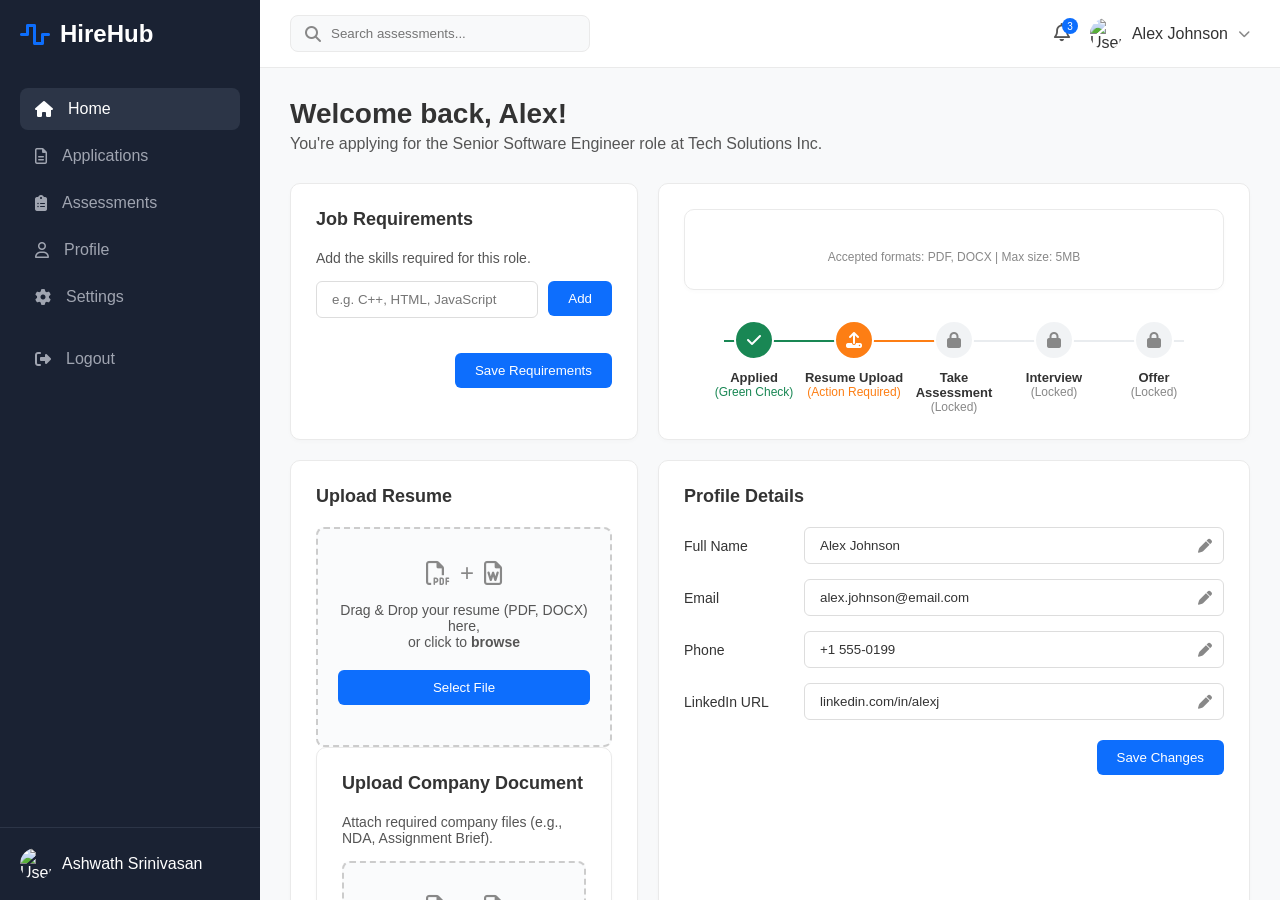
==== commit 39c7bec4: "Update user profile to display Ashwath Srinivasan" ====
--- a/templates/index.html
+++ b/templates/index.html
@@ -29,8 +29,8 @@
         </div>
         <div class="sidebar-bottom">
             <div class="user-profile-sm">
-                <img src="https://ui-avatars.com/api/?name=Alex+Johnson&background=random" alt="User">
-                <span>Alex Johnson</span>
+                <img src="https://ui-avatars.com/api/?name=Ashwath+Srinivasan&background=random" alt="User">
+                <span>Ashwath Srinivasan</span>
             </div>
         </div>
     </aside>
@@ -47,7 +47,7 @@
                     <span class="badge">3</span>
                 </div>
                 <div class="user-menu">
-                    <img src="https://ui-avatars.com/api/?name=Alex+Johnson&background=random" alt="User">
+                    <img src="https://ui-avatars.com/api/?name=Ashwath+Srinivasan&background=random" alt="User">
                     <span>Alex Johnson</span>
                     <i class="fas fa-chevron-down" style="font-size: 12px; color: #888;"></i>
                 </div>
--- a/static/style.css
+++ b/static/style.css
@@ -0,0 +1,437 @@
+* {
+    margin: 0;
+    padding: 0;
+    box-sizing: border-box;
+    font-family: 'Inter', sans-serif;
+}
+
+body {
+    display: flex;
+    height: 100vh;
+    background-color: #f8f9fa;
+    color: #333;
+}
+
+/* Sidebar Styles */
+.sidebar {
+    width: 260px;
+    background-color: #1a2233;
+    color: #fff;
+    display: flex;
+    flex-direction: column;
+    justify-content: space-between;
+}
+
+.sidebar-top {
+    padding: 20px;
+}
+
+.logo {
+    font-size: 24px;
+    font-weight: 700;
+    display: flex;
+    align-items: center;
+    gap: 10px;
+    margin-bottom: 40px;
+    color: #fff;
+}
+
+.logo i {
+    color: #0d6efd;
+}
+
+.nav-links {
+    list-style: none;
+}
+
+.nav-links li {
+    margin-bottom: 5px;
+}
+
+.nav-links a {
+    display: flex;
+    align-items: center;
+    gap: 15px;
+    color: #a0a5b1;
+    text-decoration: none;
+    padding: 12px 15px;
+    border-radius: 8px;
+    font-weight: 500;
+    transition: 0.2s;
+}
+
+.nav-links a:hover,
+.nav-links a.active {
+    background-color: #2c3547;
+    color: #fff;
+}
+
+.logout-link {
+    margin-top: 20px;
+}
+
+.sidebar-bottom {
+    padding: 20px;
+    border-top: 1px solid #2c3547;
+}
+
+.user-profile-sm {
+    display: flex;
+    align-items: center;
+    gap: 10px;
+    cursor: pointer;
+}
+
+.user-profile-sm img {
+    width: 32px;
+    height: 32px;
+    border-radius: 50%;
+}
+
+/* Main Content Styles */
+.main-content {
+    flex: 1;
+    display: flex;
+    flex-direction: column;
+    overflow-y: auto;
+}
+
+/* Header Styles */
+header {
+    background-color: #fff;
+    padding: 15px 30px;
+    display: flex;
+    justify-content: space-between;
+    align-items: center;
+    border-bottom: 1px solid #eaeaea;
+}
+
+.search-bar {
+    position: relative;
+    width: 300px;
+}
+
+.search-bar i {
+    position: absolute;
+    left: 15px;
+    top: 50%;
+    transform: translateY(-50%);
+    color: #888;
+}
+
+.search-bar input {
+    width: 100%;
+    padding: 10px 10px 10px 40px;
+    border: 1px solid #eaeaea;
+    border-radius: 8px;
+    outline: none;
+    background-color: #f8f9fa;
+}
+
+.header-right {
+    display: flex;
+    align-items: center;
+    gap: 20px;
+}
+
+.notification {
+    position: relative;
+    color: #555;
+    font-size: 18px;
+    cursor: pointer;
+}
+
+.badge {
+    position: absolute;
+    top: -5px;
+    right: -8px;
+    background-color: #0d6efd;
+    color: #fff;
+    font-size: 10px;
+    width: 16px;
+    height: 16px;
+    display: flex;
+    align-items: center;
+    justify-content: center;
+    border-radius: 50%;
+}
+
+.user-menu {
+    display: flex;
+    align-items: center;
+    gap: 10px;
+    font-weight: 500;
+    cursor: pointer;
+}
+
+.user-menu img {
+    width: 32px;
+    height: 32px;
+    border-radius: 50%;
+}
+
+/* Dashboard Content */
+.dashboard-container {
+    padding: 30px;
+    max-width: 1200px;
+}
+
+.welcome-section {
+    margin-bottom: 30px;
+}
+
+.welcome-section h1 {
+    font-size: 28px;
+    margin-bottom: 5px;
+}
+
+.welcome-section p {
+    color: #555;
+}
+
+/* Grid Layout for Cards */
+.grid-container {
+    display: grid;
+    grid-template-columns: 1.5fr 1fr;
+    gap: 20px;
+}
+
+.card {
+    background-color: #fff;
+    border-radius: 10px;
+    padding: 25px;
+    border: 1px solid #eaeaea;
+    box-shadow: 0 2px 4px rgba(0, 0, 0, 0.02);
+}
+
+.card-title {
+    font-size: 18px;
+    font-weight: 600;
+    margin-bottom: 20px;
+}
+
+/* Application Status Timeline */
+.timeline {
+    display: flex;
+    justify-content: space-between;
+    position: relative;
+    margin-top: 30px;
+    padding: 0 20px;
+}
+
+.timeline::before {
+    content: '';
+    position: absolute;
+    top: 20px;
+    left: 40px;
+    right: 40px;
+    height: 2px;
+    background: linear-gradient(to right, #198754 0%, #198754 25%, #fd7e14 25%, #fd7e14 50%, #e9ecef 50%, #e9ecef 100%);
+    z-index: 1;
+}
+
+.step {
+    display: flex;
+    flex-direction: column;
+    align-items: center;
+    z-index: 2;
+    width: 100px;
+    text-align: center;
+}
+
+.step-icon {
+    width: 40px;
+    height: 40px;
+    border-radius: 50%;
+    display: flex;
+    align-items: center;
+    justify-content: center;
+    background-color: #f1f3f5;
+    color: #888;
+    margin-bottom: 10px;
+    font-size: 16px;
+    border: 2px solid #fff;
+}
+
+.step.completed .step-icon {
+    background-color: #198754;
+    color: #fff;
+}
+
+.step.active .step-icon {
+    background-color: #fd7e14;
+    color: #fff;
+}
+
+.step-title {
+    font-size: 13px;
+    font-weight: 600;
+    color: #333;
+}
+
+.step-subtitle {
+    font-size: 12px;
+}
+
+.step.completed .step-subtitle {
+    color: #198754;
+}
+
+.step.active .step-subtitle {
+    color: #fd7e14;
+}
+
+/* Upload Resume Area */
+.upload-area {
+    border: 2px dashed #ccc;
+    border-radius: 8px;
+    padding: 30px 20px;
+    text-align: center;
+    background-color: #fafbfc;
+}
+
+.upload-icons {
+    font-size: 24px;
+    color: #888;
+    margin-bottom: 15px;
+    display: flex;
+    justify-content: center;
+    align-items: center;
+    gap: 10px;
+}
+
+.upload-text {
+    font-size: 14px;
+    color: #555;
+    margin-bottom: 20px;
+}
+
+.btn-primary {
+    background-color: #0d6efd;
+    color: #fff;
+    border: none;
+    padding: 10px 20px;
+    border-radius: 6px;
+    font-weight: 500;
+    cursor: pointer;
+    width: 100%;
+    transition: 0.2s;
+}
+
+.btn-primary:hover {
+    background-color: #0b5ed7;
+}
+
+.upload-hint {
+    font-size: 12px;
+    color: #888;
+    margin-top: 15px;
+    text-align: center;
+    display: block;
+}
+
+/* Profile Form */
+.form-group {
+    display: grid;
+    grid-template-columns: 120px 1fr;
+    align-items: center;
+    margin-bottom: 15px;
+}
+
+.form-group label {
+    font-size: 14px;
+    color: #333;
+    font-weight: 500;
+}
+
+.input-wrapper {
+    position: relative;
+}
+
+.input-wrapper input {
+    width: 100%;
+    padding: 10px 35px 10px 15px;
+    border: 1px solid #ddd;
+    border-radius: 6px;
+    outline: none;
+    color: #333;
+}
+
+.input-wrapper i {
+    position: absolute;
+    right: 12px;
+    top: 50%;
+    transform: translateY(-50%);
+    color: #888;
+    cursor: pointer;
+    font-size: 14px;
+}
+
+.profile-actions {
+    display: flex;
+    justify-content: flex-end;
+    margin-top: 20px;
+}
+
+.btn-save {
+    background-color: #0d6efd;
+    color: #fff;
+    border: none;
+    padding: 10px 20px;
+    border-radius: 6px;
+    font-weight: 500;
+    cursor: pointer;
+}
+
+/* Assessment Card */
+.assessment-subtitle {
+    font-size: 15px;
+    font-weight: 500;
+    margin-bottom: 5px;
+}
+
+.assessment-duration {
+    font-size: 14px;
+    color: #555;
+    margin-bottom: 20px;
+}
+
+.requirements-title {
+    font-size: 14px;
+    font-weight: 600;
+    margin-bottom: 10px;
+}
+
+.requirements-list {
+    list-style: disc;
+    padding-left: 20px;
+    margin-bottom: 25px;
+    font-size: 14px;
+    color: #333;
+}
+
+.requirements-list li {
+    margin-bottom: 5px;
+}
+
+.btn-start-exam {
+    background-color: #0d6efd;
+    color: #fff;
+    border: none;
+    padding: 15px;
+    border-radius: 6px;
+    font-size: 16px;
+    font-weight: 600;
+    width: 100%;
+    cursor: pointer;
+    display: flex;
+    justify-content: center;
+    align-items: center;
+    gap: 10px;
+}
+
+.upload-area.dragover {
+    background-color: #e2e8f0;
+    border-color: #0d6efd;
+    transition: all 0.2s ease;
+}
